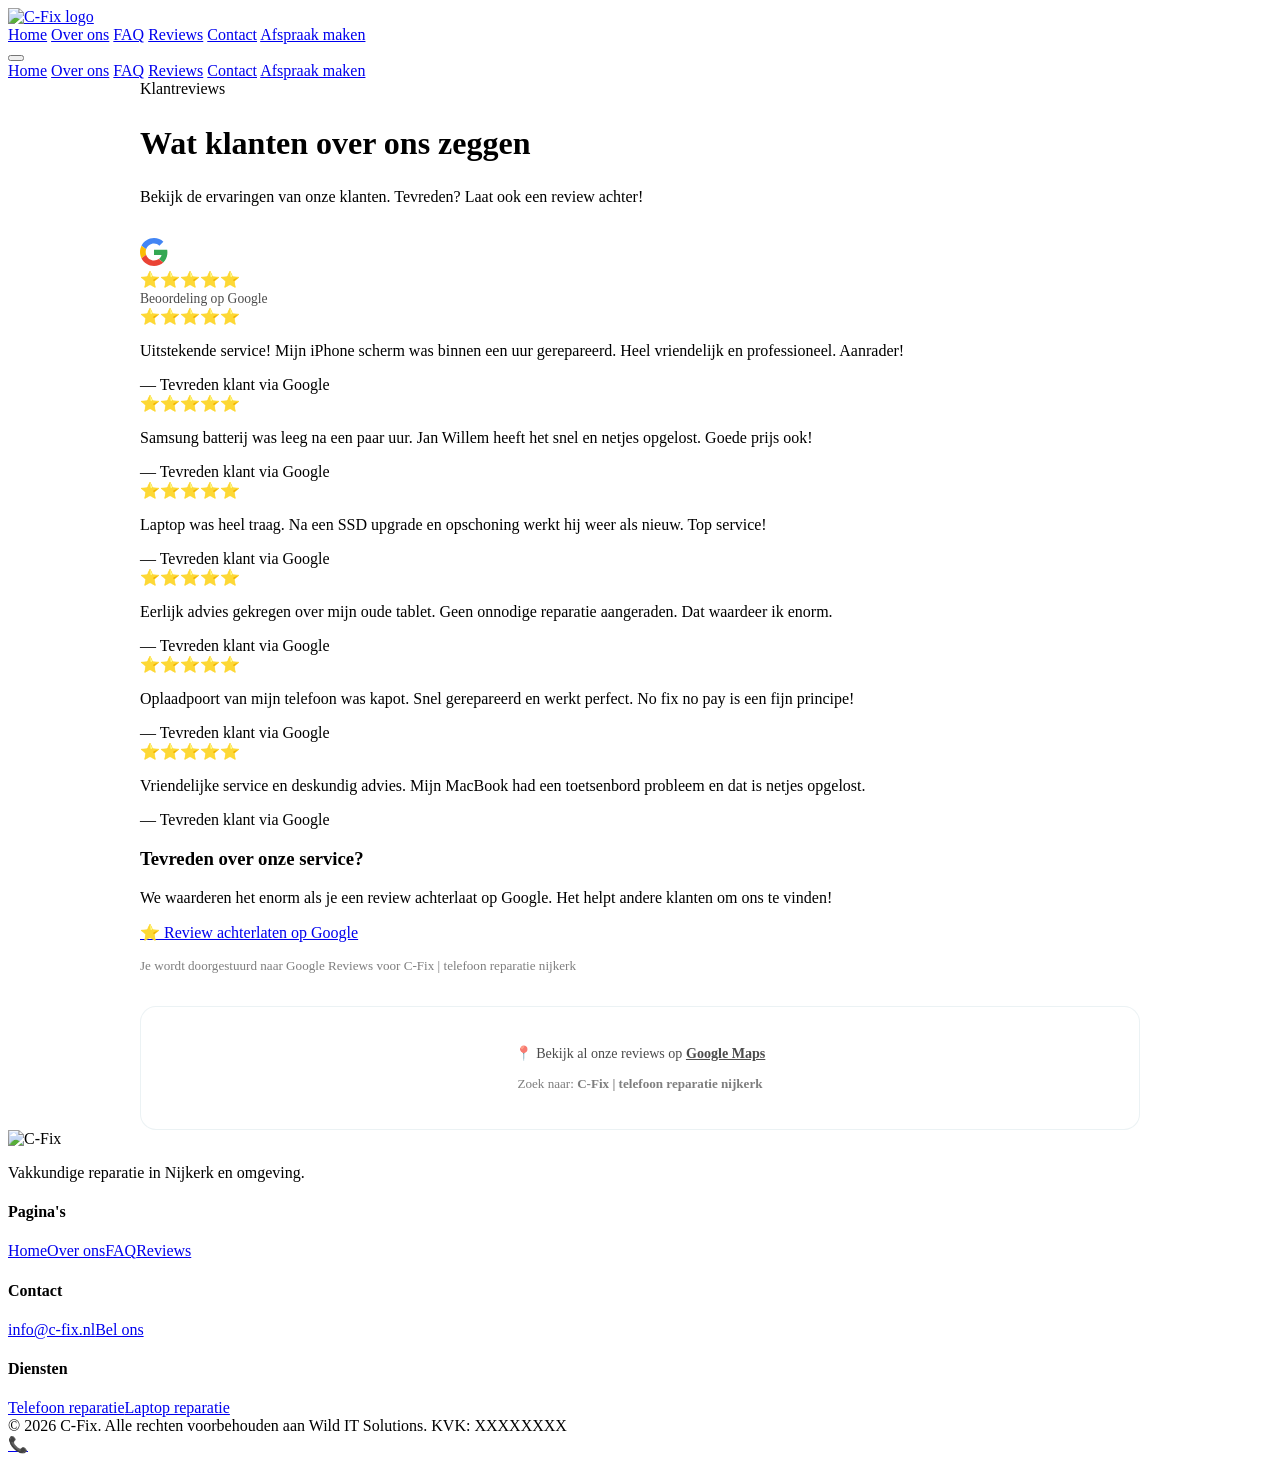
==== reviews.html @ 3ffe1748 "Add files via upload" ====
<!DOCTYPE html>
<html lang="nl">
<head>
  <meta charset="UTF-8">
  <meta name="viewport" content="width=device-width, initial-scale=1.0">
  <title>Reviews | C-Fix Reparaties Nijkerk</title>
  <meta name="description" content="Lees wat klanten zeggen over C-Fix reparaties. Bekijk reviews en deel je eigen ervaring.">
  <link rel="stylesheet" href="css/style.css">
  <link rel="icon" type="image/png" href="images/logo.png">
</head>
<body>

<header class="site-header">
  <div class="header-inner">
    <a href="index.html" class="header-logo"><img src="images/logo.png" alt="C-Fix logo"></a>
    <nav class="desktop-nav">
      <a href="index.html">Home</a>
      <a href="over-ons.html">Over ons</a>
      <a href="faq.html">FAQ</a>
      <a href="reviews.html" class="active">Reviews</a>
      <a href="contact.html">Contact</a>
      <a href="afspraak.html" class="nav-cta">Afspraak maken</a>
    </nav>
    <button class="hamburger" aria-label="Menu"><span></span><span></span><span></span></button>
  </div>
</header>
<nav class="mobile-menu">
  <a href="index.html">Home</a>
  <a href="over-ons.html">Over ons</a>
  <a href="faq.html">FAQ</a>
  <a href="reviews.html">Reviews</a>
  <a href="contact.html">Contact</a>
  <a href="afspraak.html" class="nav-cta">Afspraak maken</a>
</nav>

<main class="page-content">
<section class="form-page" style="background:var(--bg-light);">
  <div style="max-width:1000px;margin:0 auto;">
    <div class="section-header" style="margin-bottom:32px;">
      <div class="badge">Klantreviews</div>
      <h2 style="font-size:2rem;">Wat klanten over ons zeggen</h2>
      <p>Bekijk de ervaringen van onze klanten. Tevreden? Laat ook een review achter!</p>
    </div>

    <!-- Google Rating Summary -->
    <div class="google-rating reveal">
      <span class="g-logo">
        <svg width="28" height="28" viewBox="0 0 48 48"><path fill="#4285F4" d="M24 9.5c3.54 0 6.71 1.22 9.21 3.6l6.85-6.85C35.9 2.38 30.47 0 24 0 14.62 0 6.51 5.38 2.56 13.22l7.98 6.19C12.43 13.72 17.74 9.5 24 9.5z"/><path fill="#34A853" d="M46.98 24.55c0-1.57-.15-3.09-.38-4.55H24v9.02h12.94c-.58 2.96-2.26 5.48-4.78 7.18l7.73 6c4.51-4.18 7.09-10.36 7.09-17.65z"/><path fill="#FBBC05" d="M10.53 28.59c-.48-1.45-.76-2.99-.76-4.59s.28-3.14.76-4.59l-7.98-6.19C.92 16.46 0 20.12 0 24c0 3.88.92 7.54 2.56 10.78l7.97-6.19z"/><path fill="#EA4335" d="M24 48c6.48 0 11.93-2.13 15.89-5.81l-7.73-6c-2.15 1.45-4.92 2.3-8.16 2.3-6.26 0-11.57-4.22-13.47-9.91l-7.98 6.19C6.51 42.62 14.62 48 24 48z"/></svg>
      </span>
      <div>
        <div class="stars">⭐⭐⭐⭐⭐</div>
        <div style="font-size:0.85rem;color:var(--anthracite);opacity:0.7;margin-top:2px;">Beoordeling op Google</div>
      </div>
    </div>

    <!-- Reviews from Google (placeholder - these would be populated from Google API) -->
    <div class="reviews-grid reveal">
      <div class="review-card">
        <div class="review-stars">⭐⭐⭐⭐⭐</div>
        <p class="review-text">Uitstekende service! Mijn iPhone scherm was binnen een uur gerepareerd. Heel vriendelijk en professioneel. Aanrader!</p>
        <div class="review-author">— Tevreden klant via Google</div>
      </div>
      <div class="review-card">
        <div class="review-stars">⭐⭐⭐⭐⭐</div>
        <p class="review-text">Samsung batterij was leeg na een paar uur. Jan Willem heeft het snel en netjes opgelost. Goede prijs ook!</p>
        <div class="review-author">— Tevreden klant via Google</div>
      </div>
      <div class="review-card">
        <div class="review-stars">⭐⭐⭐⭐⭐</div>
        <p class="review-text">Laptop was heel traag. Na een SSD upgrade en opschoning werkt hij weer als nieuw. Top service!</p>
        <div class="review-author">— Tevreden klant via Google</div>
      </div>
      <div class="review-card">
        <div class="review-stars">⭐⭐⭐⭐⭐</div>
        <p class="review-text">Eerlijk advies gekregen over mijn oude tablet. Geen onnodige reparatie aangeraden. Dat waardeer ik enorm.</p>
        <div class="review-author">— Tevreden klant via Google</div>
      </div>
      <div class="review-card">
        <div class="review-stars">⭐⭐⭐⭐⭐</div>
        <p class="review-text">Oplaadpoort van mijn telefoon was kapot. Snel gerepareerd en werkt perfect. No fix no pay is een fijn principe!</p>
        <div class="review-author">— Tevreden klant via Google</div>
      </div>
      <div class="review-card">
        <div class="review-stars">⭐⭐⭐⭐⭐</div>
        <p class="review-text">Vriendelijke service en deskundig advies. Mijn MacBook had een toetsenbord probleem en dat is netjes opgelost.</p>
        <div class="review-author">— Tevreden klant via Google</div>
      </div>
    </div>

    <!-- Leave a review CTA -->
    <div class="review-cta reveal">
      <h3>Tevreden over onze service?</h3>
      <p>We waarderen het enorm als je een review achterlaat op Google. Het helpt andere klanten om ons te vinden!</p>
      <a href="https://search.google.com/local/writereview?placeid=ChIJXXXXXXXXXX" class="btn-primary" target="_blank" rel="noopener" id="google-review-btn">⭐ Review achterlaten op Google</a>
      <p style="margin-top:16px;font-size:0.82rem;opacity:0.5;">Je wordt doorgestuurd naar Google Reviews voor C-Fix | telefoon reparatie nijkerk</p>
    </div>

    <!-- Google Reviews embed info -->
    <div style="background:#fff;padding:24px;border-radius:16px;margin-top:32px;text-align:center;border:1px solid rgba(12,97,112,0.08);">
      <p style="font-size:0.88rem;opacity:0.7;">📍 Bekijk al onze reviews op <a href="https://www.google.com/maps/place/C-Fix" target="_blank" rel="noopener" style="color:var(--cyan);font-weight:600;">Google Maps</a></p>
      <p style="font-size:0.82rem;opacity:0.5;margin-top:4px;">Zoek naar: <strong>C-Fix | telefoon reparatie nijkerk</strong></p>
    </div>
  </div>
</section>
</main>

<footer class="site-footer">
  <div class="footer-inner">
    <div class="footer-brand"><img src="images/logo.png" alt="C-Fix"><p>Vakkundige reparatie in Nijkerk en omgeving.</p></div>
    <div class="footer-col"><h4>Pagina's</h4><a href="index.html">Home</a><a href="over-ons.html">Over ons</a><a href="faq.html">FAQ</a><a href="reviews.html">Reviews</a></div>
    <div class="footer-col"><h4>Contact</h4><a href="mailto:info@c-fix.nl">info@c-fix.nl</a><a href="tel:+31XXXXXXXXXX">Bel ons</a></div>
    <div class="footer-col"><h4>Diensten</h4><a href="afspraak.html">Telefoon reparatie</a><a href="afspraak.html">Laptop reparatie</a></div>
  </div>
  <div class="footer-bottom">
    <span>&copy; 2026 C-Fix. Alle rechten voorbehouden aan Wild IT Solutions.</span>
    <span class="kvk">KVK: <span id="kvk-nummer">XXXXXXXX</span></span>
  </div>
</footer>

<a href="tel:+31XXXXXXXXXX" class="call-button" title="Bel ons">📞</a>
<script src="js/main.js"></script>

<script>
// Google Reviews - Update this with your actual Google Place ID
// To find your Place ID:
// 1. Go to https://developers.google.com/maps/documentation/places/web-service/place-id
// 2. Search for "C-Fix telefoon reparatie nijkerk"
// 3. Copy the Place ID
// 4. Replace PLACE_ID_HIER in the URL below

const GOOGLE_PLACE_ID = 'PLACE_ID_HIER'; // <-- VERVANG DIT

const reviewBtn = document.getElementById('google-review-btn');
if (reviewBtn && GOOGLE_PLACE_ID !== 'PLACE_ID_HIER') {
  reviewBtn.href = `https://search.google.com/local/writereview?placeid=${GOOGLE_PLACE_ID}`;
}
</script>
</body>
</html>
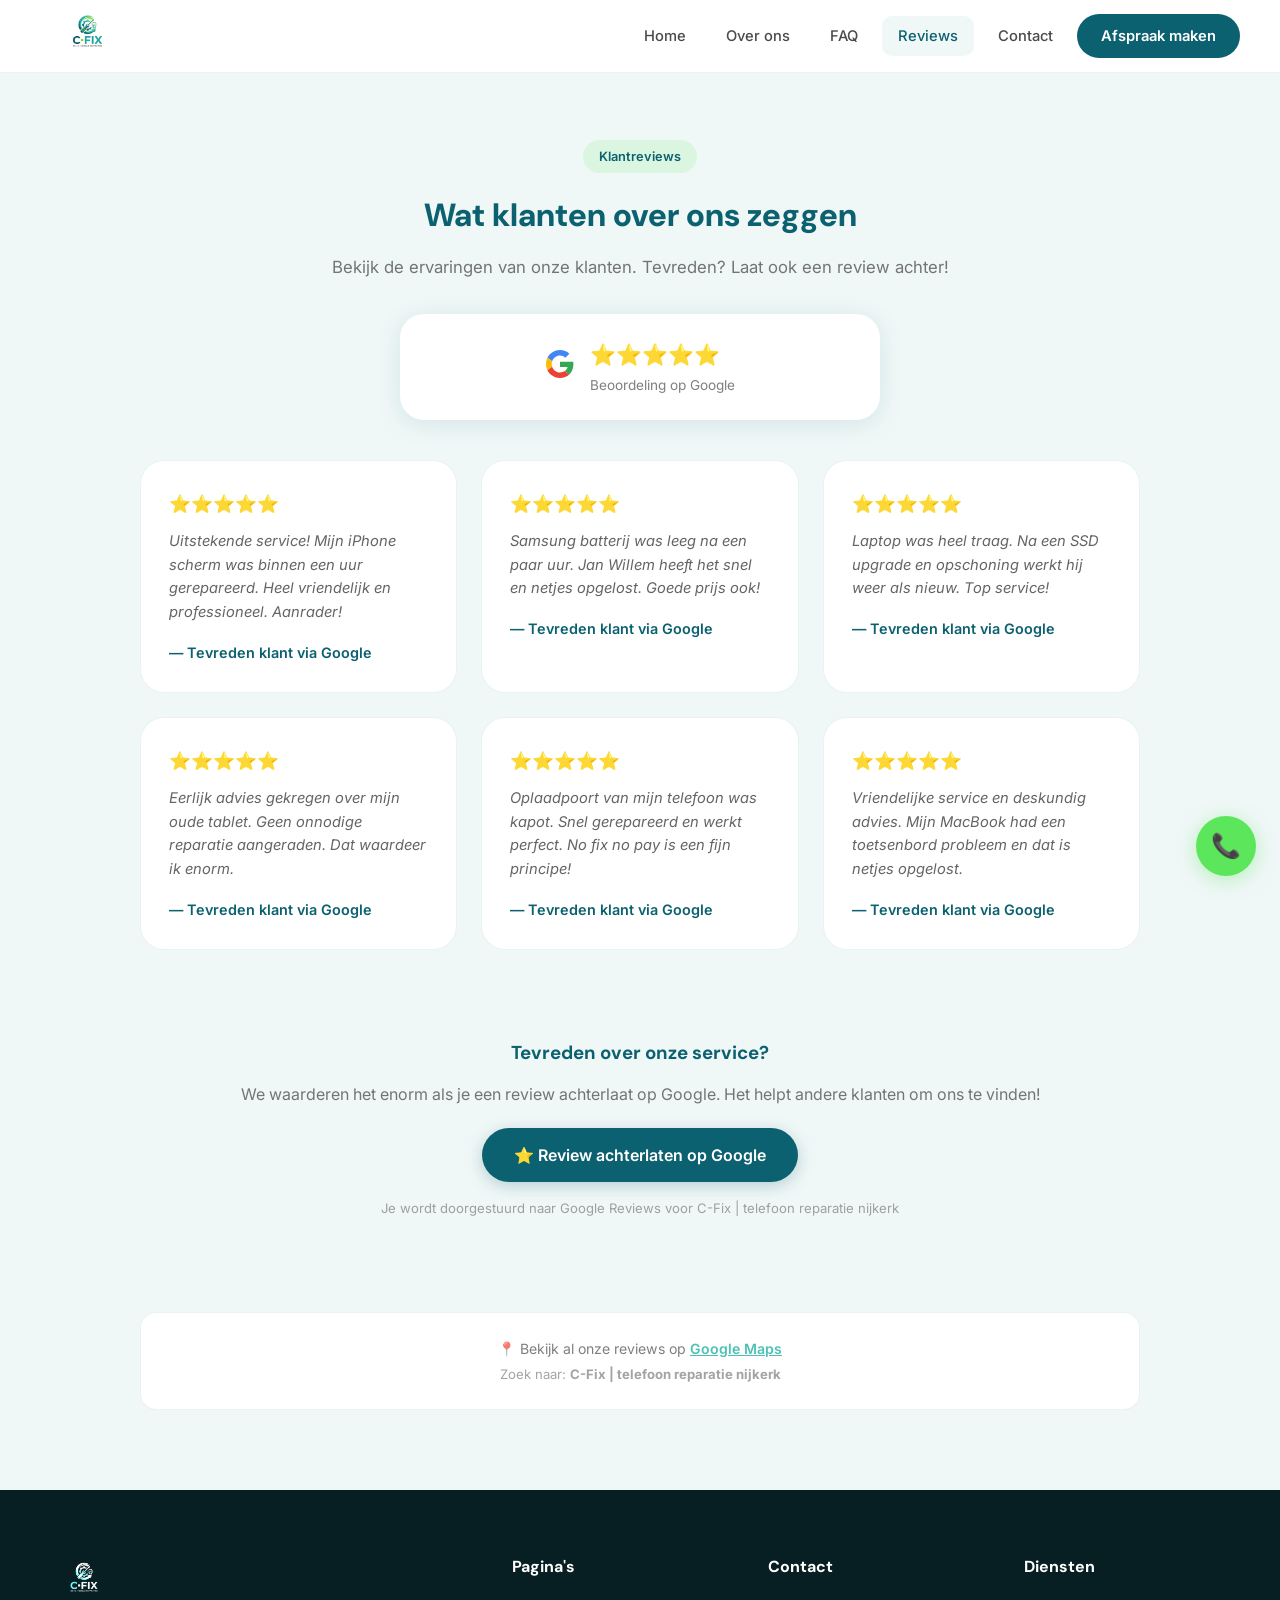
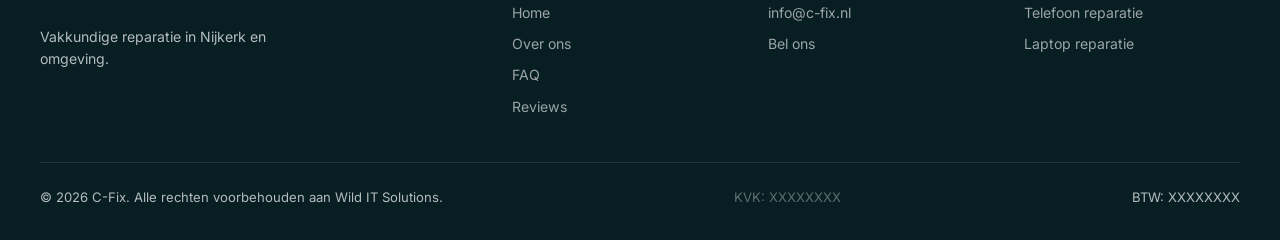
==== commit 09f457cf: "Update reviews.html" ====
--- a/reviews.html
+++ b/reviews.html
@@ -114,6 +114,7 @@
   <div class="footer-bottom">
     <span>&copy; 2026 C-Fix. Alle rechten voorbehouden aan Wild IT Solutions.</span>
     <span class="kvk">KVK: <span id="kvk-nummer">XXXXXXXX</span></span>
+    <span class="btw">BTW: <span id="kvk-nummer">XXXXXXXX</span></span>
   </div>
 </footer>
 
--- a/css/style.css
+++ b/css/style.css
@@ -0,0 +1,687 @@
+/* ============================================
+   C-FIX Website Stylesheet
+   Kleuren: #0C6170 #00A896 #5CE65C #4A4A4A #FFF
+   ============================================ */
+
+@import url('https://fonts.googleapis.com/css2?family=Inter:wght@400;500;600;700;800&family=DM+Sans:wght@400;500;700&display=swap');
+
+:root {
+  --teal: #0C6170;
+  --cyan: #00A896;
+  --lime: #5CE65C;
+  --anthracite: #4A4A4A;
+  --white: #FFFFFF;
+  --bg-light: #f0f7f7;
+  --bg-dark: #071e22;
+  --teal-light: #0e7a8c;
+  --shadow: 0 4px 24px rgba(12, 97, 112, 0.12);
+  --shadow-lg: 0 12px 48px rgba(12, 97, 112, 0.18);
+  --radius: 16px;
+  --radius-sm: 10px;
+  --radius-lg: 24px;
+  --transition: 0.3s cubic-bezier(0.4, 0, 0.2, 1);
+}
+
+*, *::before, *::after { box-sizing: border-box; margin: 0; padding: 0; }
+
+html { scroll-behavior: smooth; font-size: 16px; }
+
+body {
+  font-family: 'Inter', -apple-system, BlinkMacSystemFont, sans-serif;
+  color: var(--anthracite);
+  background: var(--white);
+  line-height: 1.65;
+  overflow-x: hidden;
+}
+
+/* ---- LOADING SCREEN ---- */
+.loading-screen {
+  position: fixed; inset: 0;
+  background: var(--teal);
+  z-index: 10000;
+  display: flex; flex-direction: column;
+  align-items: center; justify-content: center;
+  transition: opacity 0.6s ease, visibility 0.6s ease;
+}
+.loading-screen.hidden { opacity: 0; visibility: hidden; pointer-events: none; }
+.loading-logo { width: 120px; animation: pulse 1.2s ease-in-out infinite; }
+.loading-bar-track {
+  width: 200px; height: 4px; background: rgba(255,255,255,0.2);
+  border-radius: 4px; margin-top: 32px; overflow: hidden;
+}
+.loading-bar {
+  height: 100%; width: 0; background: var(--lime);
+  border-radius: 4px; animation: loadBar 1.8s ease forwards;
+}
+.loading-text {
+  color: rgba(255,255,255,0.7); font-size: 0.85rem;
+  margin-top: 16px; letter-spacing: 0.5px;
+}
+.loading-phone {
+  width: 60px; height: 100px; border: 3px solid var(--lime);
+  border-radius: 14px; position: relative; margin-bottom: 24px;
+  animation: phoneShake 0.6s ease-in-out infinite alternate;
+}
+.loading-phone::before {
+  content: ''; position: absolute; top: 50%; left: 50%;
+  transform: translate(-50%, -50%) rotate(0deg);
+  width: 28px; height: 28px;
+  border: 3px solid var(--lime); border-top-color: transparent;
+  border-radius: 50%; animation: spin 0.8s linear infinite;
+}
+.loading-phone::after {
+  content: ''; position: absolute; bottom: 8px; left: 50%;
+  transform: translateX(-50%);
+  width: 20px; height: 3px; background: var(--lime); border-radius: 3px;
+}
+
+@keyframes spin { to { transform: translate(-50%, -50%) rotate(360deg); } }
+@keyframes phoneShake { to { transform: translateY(-4px); } }
+@keyframes pulse { 0%, 100% { transform: scale(1); } 50% { transform: scale(1.05); } }
+@keyframes loadBar { 0% { width: 0; } 60% { width: 70%; } 100% { width: 100%; } }
+
+/* ---- HEADER / NAV ---- */
+.site-header {
+  position: fixed; top: 0; left: 0; right: 0;
+  z-index: 1000; padding: 0 24px;
+  background: rgba(255, 255, 255, 0.95);
+  backdrop-filter: blur(12px);
+  -webkit-backdrop-filter: blur(12px);
+  border-bottom: 1px solid rgba(12, 97, 112, 0.08);
+  transition: box-shadow var(--transition);
+}
+.site-header.scrolled { box-shadow: var(--shadow); }
+.header-inner {
+  max-width: 1200px; margin: 0 auto;
+  display: flex; align-items: center; justify-content: space-between;
+  height: 72px;
+}
+.header-logo img { height: 52px; width: auto; }
+.desktop-nav { display: flex; gap: 8px; align-items: center; }
+.desktop-nav a {
+  color: var(--anthracite); text-decoration: none;
+  font-weight: 500; font-size: 0.92rem;
+  padding: 8px 16px; border-radius: var(--radius-sm);
+  transition: all var(--transition);
+}
+.desktop-nav a:hover, .desktop-nav a.active {
+  background: var(--bg-light); color: var(--teal);
+}
+.desktop-nav .nav-cta {
+  background: var(--teal); color: var(--white) !important;
+  padding: 10px 24px; border-radius: 50px; font-weight: 600;
+}
+.desktop-nav .nav-cta:hover { background: var(--teal-light); transform: translateY(-1px); }
+
+/* Hamburger */
+.hamburger {
+  display: none; width: 44px; height: 44px;
+  border: none; background: none; cursor: pointer;
+  position: relative; z-index: 1001;
+}
+.hamburger span {
+  display: block; width: 24px; height: 2px;
+  background: var(--teal); position: absolute;
+  left: 10px; transition: all 0.35s ease;
+  border-radius: 2px;
+}
+.hamburger span:nth-child(1) { top: 14px; }
+.hamburger span:nth-child(2) { top: 21px; }
+.hamburger span:nth-child(3) { top: 28px; }
+.hamburger.active span:nth-child(1) { top: 21px; transform: rotate(45deg); }
+.hamburger.active span:nth-child(2) { opacity: 0; }
+.hamburger.active span:nth-child(3) { top: 21px; transform: rotate(-45deg); }
+
+/* Mobile Menu */
+.mobile-menu {
+  position: fixed; inset: 0;
+  background: rgba(255,255,255,0.98);
+  backdrop-filter: blur(20px);
+  z-index: 999; display: flex;
+  flex-direction: column; align-items: center;
+  justify-content: center; gap: 8px;
+  transform: translateX(100%);
+  transition: transform 0.4s cubic-bezier(0.4, 0, 0.2, 1);
+}
+.mobile-menu.open { transform: translateX(0); }
+.mobile-menu a {
+  color: var(--teal); text-decoration: none;
+  font-size: 1.3rem; font-weight: 600;
+  padding: 14px 32px; border-radius: var(--radius);
+  transition: all var(--transition); width: 260px; text-align: center;
+}
+.mobile-menu a:hover { background: var(--bg-light); }
+.mobile-menu .nav-cta {
+  background: var(--teal) !important; color: var(--white) !important;
+  border-radius: 50px; margin-top: 16px;
+}
+
+/* ---- HERO ---- */
+.hero {
+  min-height: 100vh; display: flex; align-items: center;
+  padding: 120px 24px 80px;
+  background: linear-gradient(160deg, var(--bg-light) 0%, var(--white) 40%, rgba(0,168,150,0.06) 100%);
+  position: relative; overflow: hidden;
+}
+.hero::before {
+  content: ''; position: absolute; top: -200px; right: -200px;
+  width: 600px; height: 600px;
+  background: radial-gradient(circle, rgba(92,230,92,0.12) 0%, transparent 70%);
+  border-radius: 50%;
+}
+.hero-inner {
+  max-width: 1200px; margin: 0 auto; width: 100%;
+  display: grid; grid-template-columns: 1fr 1fr; gap: 60px; align-items: center;
+}
+.hero-badge {
+  display: inline-flex; align-items: center; gap: 8px;
+  background: rgba(92,230,92,0.15); color: var(--teal);
+  padding: 8px 18px; border-radius: 50px;
+  font-size: 0.82rem; font-weight: 600; margin-bottom: 24px;
+}
+.hero-badge .dot { width: 8px; height: 8px; background: var(--lime); border-radius: 50%; }
+.hero h1 {
+  font-family: 'DM Sans', sans-serif;
+  font-size: clamp(2.2rem, 5vw, 3.4rem);
+  font-weight: 800; line-height: 1.15;
+  color: var(--teal); margin-bottom: 20px;
+}
+.hero h1 span { color: var(--cyan); }
+.hero p {
+  font-size: 1.1rem; color: var(--anthracite);
+  max-width: 480px; margin-bottom: 32px; opacity: 0.85;
+}
+.hero-buttons { display: flex; gap: 16px; flex-wrap: wrap; }
+.btn-primary {
+  display: inline-flex; align-items: center; gap: 8px;
+  background: var(--teal); color: var(--white);
+  padding: 14px 32px; border-radius: 50px;
+  font-weight: 600; font-size: 1rem;
+  text-decoration: none; border: none; cursor: pointer;
+  transition: all var(--transition);
+  box-shadow: 0 4px 16px rgba(12,97,112,0.25);
+}
+.btn-primary:hover { background: var(--teal-light); transform: translateY(-2px); box-shadow: var(--shadow-lg); }
+.btn-secondary {
+  display: inline-flex; align-items: center; gap: 8px;
+  background: transparent; color: var(--teal);
+  padding: 14px 32px; border-radius: 50px;
+  font-weight: 600; font-size: 1rem;
+  text-decoration: none; border: 2px solid var(--teal);
+  cursor: pointer; transition: all var(--transition);
+}
+.btn-secondary:hover { background: var(--bg-light); }
+.hero-images {
+  display: grid; grid-template-columns: 1fr 1fr; gap: 16px;
+  position: relative;
+}
+.hero-img-wrap {
+  border-radius: var(--radius-lg); overflow: hidden;
+  box-shadow: var(--shadow);
+}
+.hero-img-wrap:first-child { grid-row: span 2; }
+.hero-img-wrap img { width: 100%; height: 100%; object-fit: cover; display: block; }
+
+/* ---- FEATURES / WHY C-FIX ---- */
+.section { padding: 80px 24px; }
+.section-header {
+  text-align: center; max-width: 640px;
+  margin: 0 auto 48px;
+}
+.section-header .badge {
+  display: inline-flex; align-items: center; gap: 8px;
+  background: rgba(92,230,92,0.15); color: var(--teal);
+  padding: 6px 16px; border-radius: 50px;
+  font-size: 0.8rem; font-weight: 600; margin-bottom: 16px;
+}
+.section-header h2 {
+  font-family: 'DM Sans', sans-serif;
+  font-size: clamp(1.8rem, 4vw, 2.4rem);
+  font-weight: 800; color: var(--teal);
+  margin-bottom: 12px;
+}
+.section-header p { color: var(--anthracite); opacity: 0.75; font-size: 1.05rem; }
+
+.features-grid {
+  display: grid; grid-template-columns: repeat(auto-fit, minmax(280px, 1fr));
+  gap: 24px; max-width: 1200px; margin: 0 auto;
+}
+.feature-card {
+  background: var(--white); padding: 32px;
+  border-radius: var(--radius-lg);
+  border: 1px solid rgba(12,97,112,0.08);
+  transition: all var(--transition);
+}
+.feature-card:hover { transform: translateY(-4px); box-shadow: var(--shadow-lg); }
+.feature-icon {
+  width: 56px; height: 56px; border-radius: var(--radius);
+  display: flex; align-items: center; justify-content: center;
+  font-size: 1.5rem; margin-bottom: 20px;
+}
+.feature-icon.teal { background: rgba(12,97,112,0.1); color: var(--teal); }
+.feature-icon.cyan { background: rgba(0,168,150,0.1); color: var(--cyan); }
+.feature-icon.lime { background: rgba(92,230,92,0.15); color: #3ab53a; }
+.feature-card h3 {
+  font-family: 'DM Sans', sans-serif;
+  font-size: 1.15rem; font-weight: 700;
+  color: var(--teal); margin-bottom: 10px;
+}
+.feature-card p { font-size: 0.92rem; opacity: 0.8; line-height: 1.6; }
+
+/* ---- SERVICES ---- */
+.services-bg { background: var(--bg-light); }
+.services-grid {
+  display: grid; grid-template-columns: repeat(auto-fit, minmax(240px, 1fr));
+  gap: 24px; max-width: 1200px; margin: 0 auto;
+}
+.service-card {
+  background: var(--white); padding: 32px 28px;
+  border-radius: var(--radius-lg); text-align: center;
+  border: 1px solid rgba(12,97,112,0.06);
+  transition: all var(--transition);
+}
+.service-card:hover { transform: translateY(-4px); box-shadow: var(--shadow-lg); }
+.service-card .icon {
+  font-size: 2.5rem; margin-bottom: 16px;
+  display: block;
+}
+.service-card h3 {
+  font-family: 'DM Sans', sans-serif;
+  font-size: 1.1rem; font-weight: 700;
+  color: var(--teal); margin-bottom: 8px;
+}
+.service-card p { font-size: 0.88rem; opacity: 0.75; }
+
+/* ---- MAP ---- */
+.map-section { background: var(--white); }
+.map-container {
+  max-width: 1200px; margin: 0 auto;
+  display: grid; grid-template-columns: 1fr 360px; gap: 32px;
+  align-items: start;
+}
+#service-map {
+  width: 100%; height: 500px;
+  border-radius: var(--radius-lg);
+  overflow: hidden; box-shadow: var(--shadow);
+}
+.map-legend {
+  background: var(--white); padding: 28px;
+  border-radius: var(--radius-lg); border: 1px solid rgba(12,97,112,0.08);
+}
+.map-legend h3 {
+  font-family: 'DM Sans', sans-serif;
+  font-size: 1.15rem; font-weight: 700;
+  color: var(--teal); margin-bottom: 16px;
+}
+.legend-item {
+  display: flex; align-items: center; gap: 12px;
+  padding: 8px 0; font-size: 0.9rem;
+}
+.legend-dot {
+  width: 12px; height: 12px; border-radius: 50%;
+  flex-shrink: 0;
+}
+.legend-dot.green { background: var(--lime); box-shadow: 0 0 8px rgba(92,230,92,0.5); }
+.legend-dot.teal { background: var(--teal); }
+
+/* ---- GALLERY ---- */
+.gallery-grid {
+  display: grid; grid-template-columns: repeat(auto-fit, minmax(200px, 1fr));
+  gap: 16px; max-width: 1200px; margin: 0 auto;
+}
+.gallery-item {
+  border-radius: var(--radius-lg); overflow: hidden;
+  aspect-ratio: 1; box-shadow: var(--shadow);
+  transition: all var(--transition);
+}
+.gallery-item:hover { transform: scale(1.03); box-shadow: var(--shadow-lg); }
+.gallery-item img { width: 100%; height: 100%; object-fit: cover; display: block; }
+
+/* ---- CTA BANNER ---- */
+.cta-banner {
+  background: linear-gradient(135deg, var(--teal) 0%, var(--cyan) 100%);
+  padding: 64px 24px; text-align: center; border-radius: var(--radius-lg);
+  max-width: 1100px; margin: 0 auto;
+  position: relative; overflow: hidden;
+}
+.cta-banner::before {
+  content: ''; position: absolute; top: -80px; right: -80px;
+  width: 200px; height: 200px;
+  background: rgba(92,230,92,0.2); border-radius: 50%;
+}
+.cta-banner h2 {
+  font-family: 'DM Sans', sans-serif;
+  font-size: clamp(1.6rem, 3.5vw, 2.2rem);
+  font-weight: 800; color: var(--white); margin-bottom: 12px;
+  position: relative;
+}
+.cta-banner p { color: rgba(255,255,255,0.85); margin-bottom: 28px; font-size: 1.05rem; position: relative; }
+.cta-banner .btn-primary {
+  background: var(--lime); color: var(--teal);
+  box-shadow: 0 4px 16px rgba(92,230,92,0.3);
+  position: relative;
+}
+.cta-banner .btn-primary:hover { background: #4dd74d; }
+
+/* ---- ABOUT PAGE ---- */
+.about-hero {
+  padding: 140px 24px 80px;
+  background: linear-gradient(160deg, var(--bg-light) 0%, var(--white) 100%);
+}
+.about-content {
+  max-width: 800px; margin: 0 auto;
+}
+.about-content h1 {
+  font-family: 'DM Sans', sans-serif;
+  font-size: clamp(2rem, 4vw, 2.8rem);
+  font-weight: 800; color: var(--teal); margin-bottom: 24px;
+}
+.about-content h2 {
+  font-family: 'DM Sans', sans-serif;
+  font-size: 1.5rem; font-weight: 700;
+  color: var(--teal); margin: 40px 0 16px;
+}
+.about-content p {
+  margin-bottom: 16px; font-size: 1.02rem; line-height: 1.75;
+}
+.about-content strong { color: var(--teal); }
+.about-photo {
+  float: right; margin: 0 0 24px 32px;
+  width: 280px; border-radius: var(--radius-lg);
+  overflow: hidden; box-shadow: var(--shadow);
+}
+.about-photo img { width: 100%; height: auto; display: block; }
+
+/* Werkwijze / Process Steps */
+.process-steps {
+  display: grid; grid-template-columns: repeat(auto-fit, minmax(220px, 1fr));
+  gap: 24px; max-width: 1200px; margin: 0 auto;
+}
+.process-step {
+  text-align: center; padding: 32px 24px;
+  background: var(--white); border-radius: var(--radius-lg);
+  border: 1px solid rgba(12,97,112,0.08);
+  position: relative;
+}
+.process-step .step-num {
+  width: 48px; height: 48px; border-radius: 50%;
+  background: var(--teal); color: var(--white);
+  display: flex; align-items: center; justify-content: center;
+  font-family: 'DM Sans', sans-serif; font-weight: 800; font-size: 1.2rem;
+  margin: 0 auto 16px;
+}
+.process-step h3 {
+  font-family: 'DM Sans', sans-serif;
+  font-weight: 700; color: var(--teal);
+  margin-bottom: 8px; font-size: 1.05rem;
+}
+.process-step p { font-size: 0.88rem; opacity: 0.75; }
+
+/* ---- FORM PAGES ---- */
+.form-page {
+  padding: 140px 24px 80px;
+  background: var(--bg-light); min-height: 100vh;
+}
+.form-container {
+  max-width: 720px; margin: 0 auto;
+  background: var(--white); padding: 48px;
+  border-radius: var(--radius-lg); box-shadow: var(--shadow);
+}
+.form-container h1 {
+  font-family: 'DM Sans', sans-serif;
+  font-size: 1.8rem; font-weight: 800;
+  color: var(--teal); margin-bottom: 8px;
+}
+.form-container .subtitle {
+  color: var(--anthracite); opacity: 0.7;
+  margin-bottom: 32px; font-size: 0.95rem;
+}
+.form-group { margin-bottom: 20px; }
+.form-group label {
+  display: block; font-weight: 600; font-size: 0.88rem;
+  color: var(--teal); margin-bottom: 6px;
+}
+.form-group select,
+.form-group input,
+.form-group textarea {
+  width: 100%; padding: 14px 18px;
+  border: 2px solid rgba(12,97,112,0.15);
+  border-radius: var(--radius-sm);
+  font-family: inherit; font-size: 0.95rem;
+  transition: border-color var(--transition);
+  background: var(--white); color: var(--anthracite);
+  appearance: auto;
+}
+.form-group select:focus,
+.form-group input:focus,
+.form-group textarea:focus {
+  outline: none; border-color: var(--cyan);
+  box-shadow: 0 0 0 3px rgba(0,168,150,0.15);
+}
+.form-group textarea { min-height: 120px; resize: vertical; }
+.form-row { display: grid; grid-template-columns: 1fr 1fr; gap: 16px; }
+.form-submit {
+  width: 100%; padding: 16px;
+  background: var(--teal); color: var(--white);
+  border: none; border-radius: 50px;
+  font-family: inherit; font-weight: 700;
+  font-size: 1rem; cursor: pointer;
+  transition: all var(--transition);
+  margin-top: 8px;
+}
+.form-submit:hover { background: var(--teal-light); transform: translateY(-2px); }
+.form-success {
+  display: none; text-align: center; padding: 40px;
+}
+.form-success .check {
+  width: 64px; height: 64px; border-radius: 50%;
+  background: rgba(92,230,92,0.15);
+  display: flex; align-items: center; justify-content: center;
+  margin: 0 auto 16px; font-size: 2rem;
+}
+.form-success h2 { color: var(--teal); font-family: 'DM Sans', sans-serif; margin-bottom: 8px; }
+.hidden-field { display: none; }
+
+/* ---- FAQ ---- */
+.faq-list {
+  max-width: 800px; margin: 0 auto;
+}
+.faq-item {
+  background: var(--white); border-radius: var(--radius);
+  margin-bottom: 12px; border: 1px solid rgba(12,97,112,0.08);
+  overflow: hidden;
+}
+.faq-question {
+  width: 100%; padding: 20px 24px;
+  display: flex; justify-content: space-between;
+  align-items: center; gap: 16px;
+  background: none; border: none; cursor: pointer;
+  font-family: inherit; font-size: 1rem;
+  font-weight: 600; color: var(--teal);
+  text-align: left;
+}
+.faq-question .arrow {
+  transition: transform var(--transition);
+  font-size: 1.2rem; flex-shrink: 0;
+}
+.faq-item.open .faq-question .arrow { transform: rotate(180deg); }
+.faq-answer {
+  max-height: 0; overflow: hidden;
+  transition: max-height 0.4s ease;
+}
+.faq-answer-inner {
+  padding: 0 24px 20px; font-size: 0.92rem;
+  line-height: 1.7; opacity: 0.8;
+}
+
+/* ---- REVIEWS ---- */
+.reviews-grid {
+  display: grid; grid-template-columns: repeat(auto-fit, minmax(300px, 1fr));
+  gap: 24px; max-width: 1200px; margin: 0 auto;
+}
+.review-card {
+  background: var(--white); padding: 28px;
+  border-radius: var(--radius-lg);
+  border: 1px solid rgba(12,97,112,0.08);
+}
+.review-stars { color: #f5a623; font-size: 1.1rem; margin-bottom: 12px; }
+.review-text { font-size: 0.92rem; line-height: 1.6; margin-bottom: 16px; font-style: italic; opacity: 0.85; }
+.review-author { font-weight: 600; color: var(--teal); font-size: 0.9rem; }
+.review-cta {
+  text-align: center; margin-top: 48px;
+  padding: 40px; background: var(--bg-light);
+  border-radius: var(--radius-lg);
+}
+.review-cta h3 { color: var(--teal); font-family: 'DM Sans', sans-serif; margin-bottom: 12px; }
+.review-cta p { margin-bottom: 20px; opacity: 0.75; }
+
+/* Google Stars Display */
+.google-rating {
+  display: flex; align-items: center; justify-content: center;
+  gap: 16px; margin-bottom: 40px;
+  padding: 24px; background: var(--white);
+  border-radius: var(--radius-lg); box-shadow: var(--shadow);
+  max-width: 480px; margin-left: auto; margin-right: auto;
+  margin-bottom: 40px;
+}
+.google-rating .g-logo { font-size: 2rem; }
+.google-rating .rating-number { font-size: 2.2rem; font-weight: 800; color: var(--teal); }
+.google-rating .stars { color: #f5a623; font-size: 1.3rem; }
+
+/* ---- FOOTER ---- */
+.site-footer {
+  background: var(--bg-dark); color: rgba(255,255,255,0.7);
+  padding: 64px 24px 32px;
+}
+.footer-inner {
+  max-width: 1200px; margin: 0 auto;
+  display: grid; grid-template-columns: 2fr 1fr 1fr 1fr;
+  gap: 40px;
+}
+.footer-brand img { height: 48px; margin-bottom: 16px; filter: brightness(10); }
+.footer-brand p { font-size: 0.88rem; line-height: 1.6; max-width: 280px; }
+.footer-col h4 {
+  color: var(--white); font-family: 'DM Sans', sans-serif;
+  font-weight: 700; margin-bottom: 16px; font-size: 1rem;
+}
+.footer-col a {
+  display: block; color: rgba(255,255,255,0.6);
+  text-decoration: none; font-size: 0.88rem;
+  padding: 4px 0; transition: color var(--transition);
+}
+.footer-col a:hover { color: var(--lime); }
+.footer-bottom {
+  max-width: 1200px; margin: 40px auto 0;
+  padding-top: 24px; border-top: 1px solid rgba(255,255,255,0.1);
+  display: flex; justify-content: space-between; align-items: center;
+  flex-wrap: wrap; gap: 12px; font-size: 0.82rem;
+}
+.footer-bottom .kvk { opacity: 0.5; }
+
+/* ---- CALL BUTTON ---- */
+.call-button {
+  position: fixed; bottom: 24px; right: 24px;
+  width: 60px; height: 60px; border-radius: 50%;
+  background: var(--lime); color: var(--teal);
+  display: flex; align-items: center; justify-content: center;
+  font-size: 1.5rem; text-decoration: none;
+  box-shadow: 0 4px 20px rgba(92,230,92,0.4);
+  z-index: 900; transition: all var(--transition);
+  border: none; cursor: pointer;
+  animation: callPulse 2s ease-in-out infinite;
+}
+.call-button:hover { transform: scale(1.1); box-shadow: 0 6px 28px rgba(92,230,92,0.5); }
+@keyframes callPulse {
+  0%, 100% { box-shadow: 0 4px 20px rgba(92,230,92,0.4); }
+  50% { box-shadow: 0 4px 28px rgba(92,230,92,0.6), 0 0 0 12px rgba(92,230,92,0.1); }
+}
+
+/* ---- STATS STRIP ---- */
+.stats-strip {
+  display: grid; grid-template-columns: repeat(auto-fit, minmax(180px, 1fr));
+  gap: 24px; max-width: 1000px; margin: 0 auto;
+  padding: 48px 24px;
+}
+.stat-item { text-align: center; }
+.stat-num {
+  font-family: 'DM Sans', sans-serif;
+  font-size: 2.4rem; font-weight: 800; color: var(--teal);
+}
+.stat-label { font-size: 0.88rem; opacity: 0.6; margin-top: 4px; }
+
+/* ---- NFC BADGE ---- */
+.nfnp-badge {
+  display: inline-flex; align-items: center; gap: 10px;
+  background: rgba(92,230,92,0.12); padding: 10px 20px;
+  border-radius: 50px; border: 1px solid rgba(92,230,92,0.3);
+  margin-top: 24px;
+}
+.nfnp-badge span { font-weight: 700; color: var(--teal); font-size: 0.9rem; }
+.nfnp-badge .lime-dot { width: 10px; height: 10px; background: var(--lime); border-radius: 50%; }
+
+/* ---- RESPONSIVE ---- */
+@media (max-width: 960px) {
+  .desktop-nav { display: none; }
+  .hamburger { display: block; }
+  .hero-inner { grid-template-columns: 1fr; text-align: center; }
+  .hero p { margin-left: auto; margin-right: auto; }
+  .hero-buttons { justify-content: center; }
+  .hero-images { max-width: 400px; margin: 0 auto; }
+  .map-container { grid-template-columns: 1fr; }
+  #service-map { height: 350px; }
+  .footer-inner { grid-template-columns: 1fr 1fr; }
+  .form-row { grid-template-columns: 1fr; }
+  .about-photo { float: none; margin: 0 auto 24px; width: 100%; max-width: 400px; }
+  .form-container { padding: 32px 24px; }
+}
+
+@media (max-width: 640px) {
+  .hero { padding: 100px 16px 60px; }
+  .section { padding: 60px 16px; }
+  .footer-inner { grid-template-columns: 1fr; }
+  .footer-bottom { flex-direction: column; text-align: center; }
+  .hero-images { grid-template-columns: 1fr; max-width: 280px; }
+  .hero-img-wrap:first-child { grid-row: auto; }
+  .stats-strip { grid-template-columns: repeat(2, 1fr); }
+  .gallery-grid { grid-template-columns: repeat(2, 1fr); }
+}
+
+/* ---- PAGE TRANSITION ---- */
+.page-content { animation: fadeUp 0.5s ease forwards; }
+@keyframes fadeUp {
+  from { opacity: 0; transform: translateY(20px); }
+  to { opacity: 1; transform: translateY(0); }
+}
+
+/* ---- SCROLL REVEAL ---- */
+.reveal {
+  opacity: 0; transform: translateY(24px);
+  transition: all 0.6s cubic-bezier(0.4, 0, 0.2, 1);
+}
+.reveal.visible { opacity: 1; transform: translateY(0); }
+
+/* ---- USP BAR ---- */
+.usp-bar {
+  background: var(--teal);
+  padding: 12px 24px;
+  overflow: hidden;
+}
+.usp-track {
+  display: flex; gap: 48px; align-items: center;
+  animation: scroll 20s linear infinite;
+  width: max-content;
+}
+.usp-item {
+  display: flex; align-items: center; gap: 8px;
+  color: var(--white); font-size: 0.85rem;
+  font-weight: 500; white-space: nowrap;
+}
+.usp-item .icon { color: var(--lime); }
+@keyframes scroll {
+  0% { transform: translateX(0); }
+  100% { transform: translateX(-50%); }
+}
+
+/* Leaflet overrides */
+.leaflet-popup-content-wrapper { border-radius: var(--radius-sm) !important; }
+.leaflet-popup-tip-container { display: none; }
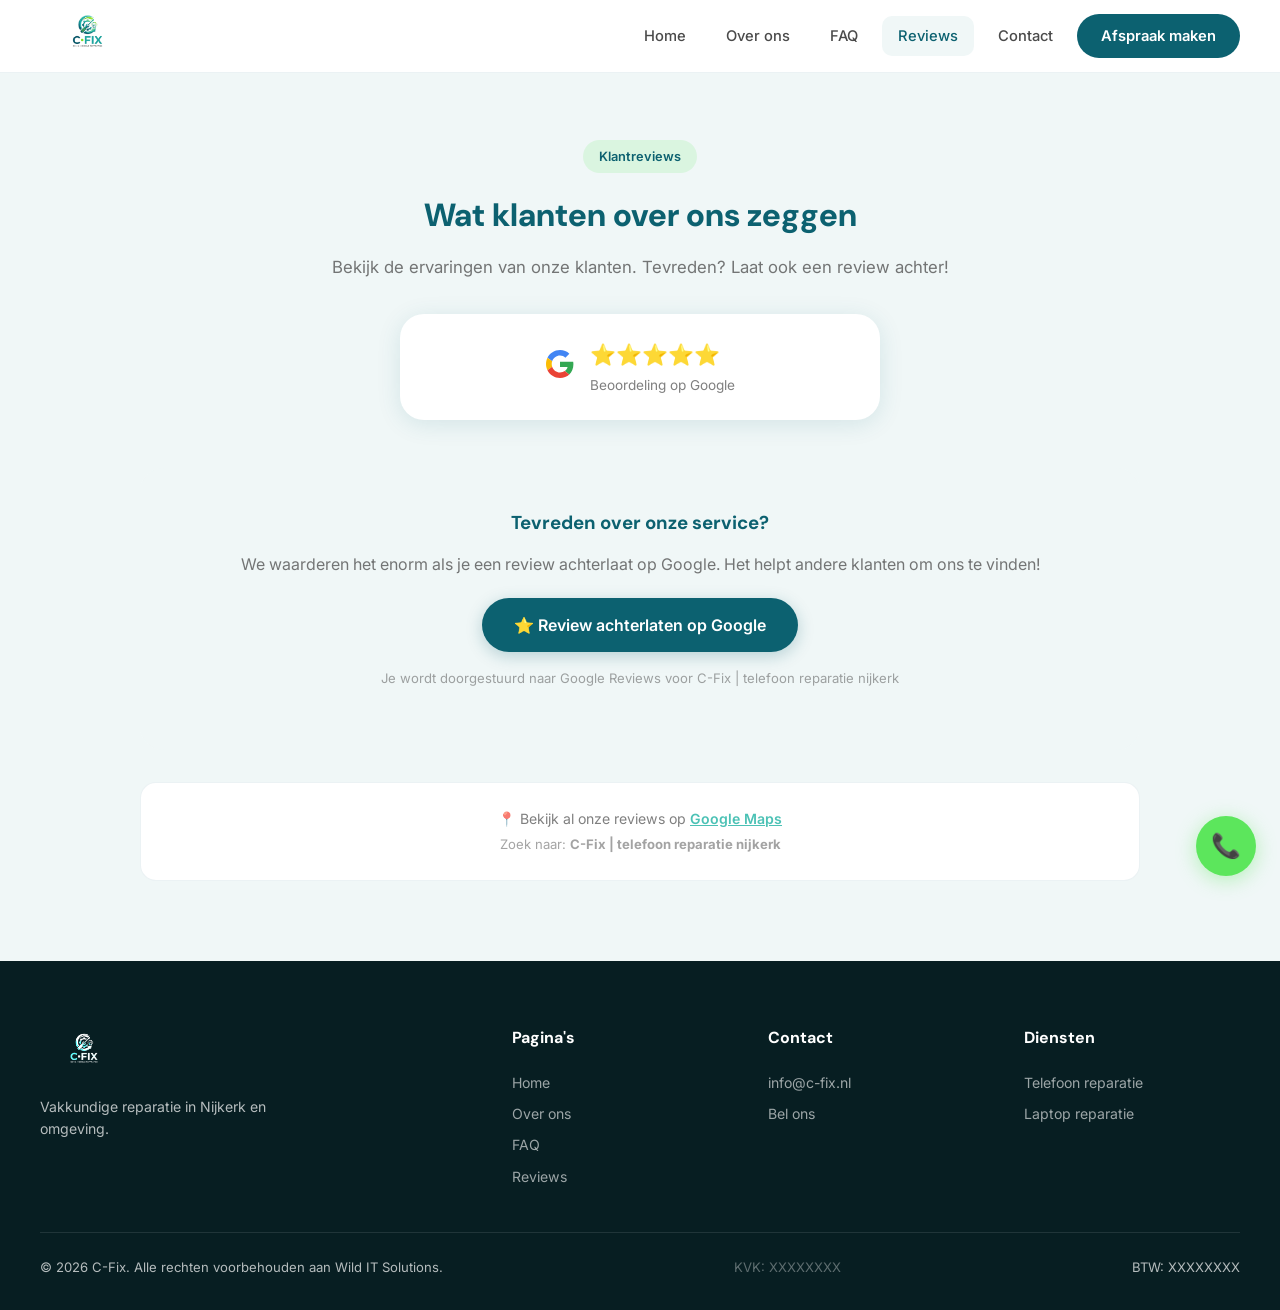
==== commit 206c9549: "Update reviews.html" ====
--- a/reviews.html
+++ b/reviews.html
@@ -54,38 +54,9 @@
     </div>
 
     <!-- Reviews from Google (placeholder - these would be populated from Google API) -->
-    <div class="reviews-grid reveal">
-      <div class="review-card">
-        <div class="review-stars">⭐⭐⭐⭐⭐</div>
-        <p class="review-text">Uitstekende service! Mijn iPhone scherm was binnen een uur gerepareerd. Heel vriendelijk en professioneel. Aanrader!</p>
-        <div class="review-author">— Tevreden klant via Google</div>
-      </div>
-      <div class="review-card">
-        <div class="review-stars">⭐⭐⭐⭐⭐</div>
-        <p class="review-text">Samsung batterij was leeg na een paar uur. Jan Willem heeft het snel en netjes opgelost. Goede prijs ook!</p>
-        <div class="review-author">— Tevreden klant via Google</div>
-      </div>
-      <div class="review-card">
-        <div class="review-stars">⭐⭐⭐⭐⭐</div>
-        <p class="review-text">Laptop was heel traag. Na een SSD upgrade en opschoning werkt hij weer als nieuw. Top service!</p>
-        <div class="review-author">— Tevreden klant via Google</div>
-      </div>
-      <div class="review-card">
-        <div class="review-stars">⭐⭐⭐⭐⭐</div>
-        <p class="review-text">Eerlijk advies gekregen over mijn oude tablet. Geen onnodige reparatie aangeraden. Dat waardeer ik enorm.</p>
-        <div class="review-author">— Tevreden klant via Google</div>
-      </div>
-      <div class="review-card">
-        <div class="review-stars">⭐⭐⭐⭐⭐</div>
-        <p class="review-text">Oplaadpoort van mijn telefoon was kapot. Snel gerepareerd en werkt perfect. No fix no pay is een fijn principe!</p>
-        <div class="review-author">— Tevreden klant via Google</div>
-      </div>
-      <div class="review-card">
-        <div class="review-stars">⭐⭐⭐⭐⭐</div>
-        <p class="review-text">Vriendelijke service en deskundig advies. Mijn MacBook had een toetsenbord probleem en dat is netjes opgelost.</p>
-        <div class="review-author">— Tevreden klant via Google</div>
-      </div>
-    </div>
+<!-- Elfsight Google Reviews | Untitled Google Reviews -->
+<script src="https://elfsightcdn.com/platform.js" async></script>
+<div class="elfsight-app-b1d4dc86-7e9f-4c38-abbf-29c80922ef05" data-elfsight-app-lazy></div>
 
     <!-- Leave a review CTA -->
     <div class="review-cta reveal">
@@ -129,7 +100,7 @@
 // 3. Copy the Place ID
 // 4. Replace PLACE_ID_HIER in the URL below
 
-const GOOGLE_PLACE_ID = 'PLACE_ID_HIER'; // <-- VERVANG DIT
+const GOOGLE_PLACE_ID = 'ChIJ_Sm1QFiCvSwRUimYoNglpVM'; // <-- VERVANG DIT
 
 const reviewBtn = document.getElementById('google-review-btn');
 if (reviewBtn && GOOGLE_PLACE_ID !== 'PLACE_ID_HIER') {
